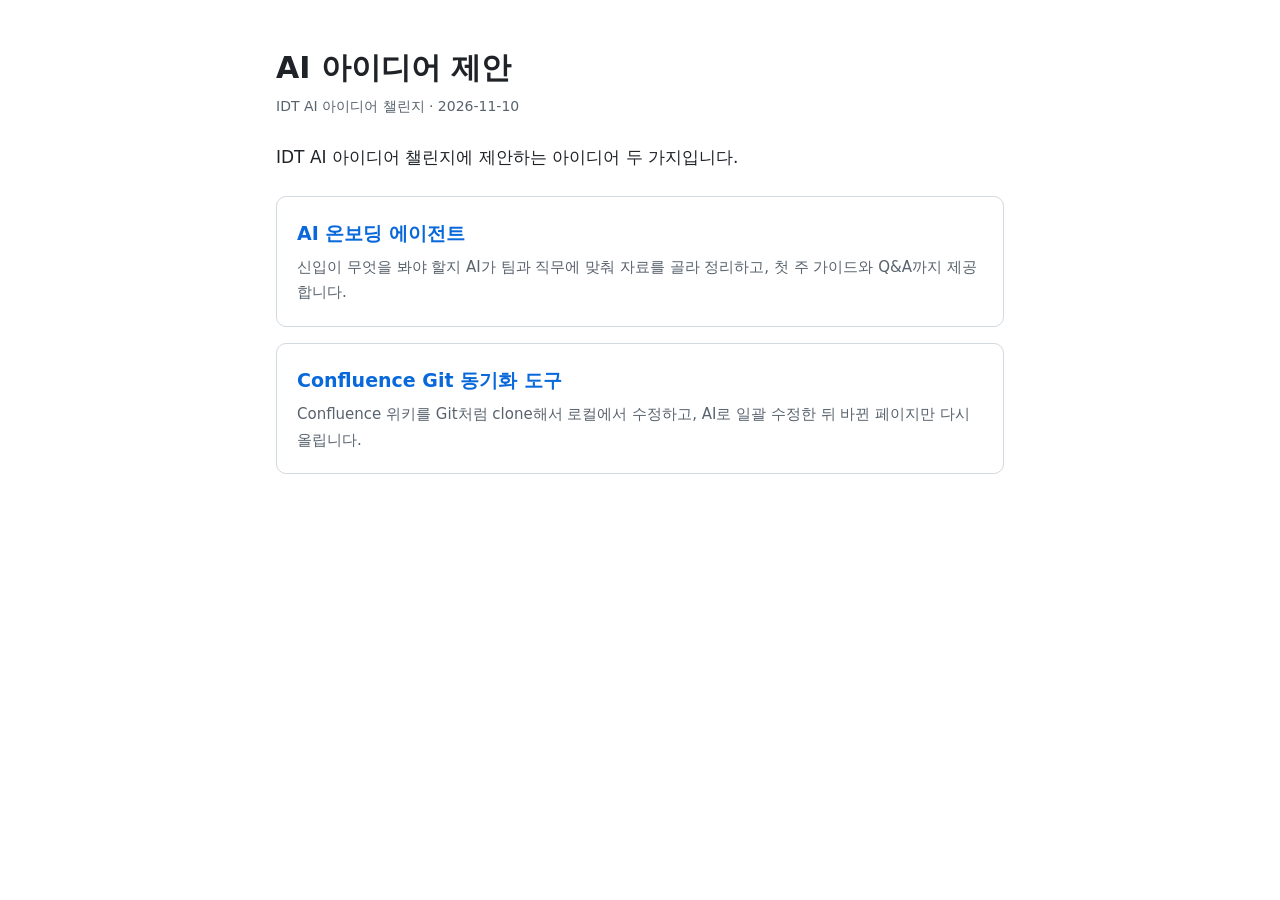
==== index.html @ be01efc2 "AI 아이디어 제안 페이지 추가 Co-Authored-By: Claude Opus 5.5 <noreply@anthropic.com>" ====
<!doctype html>
<html lang="ko">
<head>
<meta charset="utf-8">
<meta name="viewport" content="width=device-width, initial-scale=1">
<title>AI 아이디어 제안</title>
<link rel="stylesheet" href="style.css">
</head>
<body>
<main>
  <h1>AI 아이디어 제안</h1>
  <div class="meta">IDT AI 아이디어 챌린지 · 2026-11-10</div>
  <p class="lead">IDT AI 아이디어 챌린지에 제안하는 아이디어 두 가지입니다.</p>
  <div class="cards">
    <a class="card" href="onboarding.html">
      <h3>AI 온보딩 에이전트</h3>
      <p>신입이 무엇을 봐야 할지 AI가 팀과 직무에 맞춰 자료를 골라 정리하고, 첫 주 가이드와 Q&amp;A까지 제공합니다.</p>
    </a>
    <a class="card" href="wiki-sync.html">
      <h3>Confluence Git 동기화 도구</h3>
      <p>Confluence 위키를 Git처럼 clone해서 로컬에서 수정하고, AI로 일괄 수정한 뒤 바뀐 페이지만 다시 올립니다.</p>
    </a>
  </div>
</main>
</body>
</html>
---- style.css ----
:root {
  --bg: #ffffff;
  --text: #1f2328;
  --muted: #59636e;
  --line: #d1d9e0;
  --soft: #f6f8fa;
  --accent: #0969da;
  --accent-soft: #ddf4ff;
}
@media (prefers-color-scheme: dark) {
  :root {
    --bg: #0d1117;
    --text: #e6edf3;
    --muted: #9198a1;
    --line: #3d444d;
    --soft: #151b23;
    --accent: #4493f8;
    --accent-soft: #12263f;
  }
}
* { box-sizing: border-box; }
body {
  margin: 0;
  background: var(--bg);
  color: var(--text);
  font-family: "Pretendard", "Apple SD Gothic Neo", "Malgun Gothic", system-ui, sans-serif;
  line-height: 1.7;
  font-size: 16px;
}
main { max-width: 760px; margin: 0 auto; padding: 48px 16px 80px; }
a { color: var(--accent); text-decoration: none; }
a:hover { text-decoration: underline; }
h1 { font-size: 30px; line-height: 1.3; margin: 0 0 8px; }
h2 { font-size: 21px; margin: 44px 0 12px; padding-bottom: 6px; border-bottom: 1px solid var(--line); }
.meta { color: var(--muted); font-size: 14px; margin-bottom: 24px; }
.lead { font-size: 17px; }
.back { font-size: 14px; display: inline-block; margin-bottom: 24px; }
.table-wrap { overflow-x: auto; margin: 16px 0; }
table { border-collapse: collapse; width: 100%; font-size: 15px; }
th, td { border: 1px solid var(--line); padding: 8px 12px; text-align: left; vertical-align: top; }
th { background: var(--soft); font-weight: 600; white-space: nowrap; }
tr.ai td:last-child { color: var(--accent); font-weight: 600; }
code { background: var(--soft); border: 1px solid var(--line); border-radius: 4px; padding: 1px 5px; font-size: 14px; font-family: Consolas, "D2Coding", monospace; }
pre { background: var(--soft); border: 1px solid var(--line); border-radius: 8px; padding: 14px 16px; overflow-x: auto; font-size: 14px; line-height: 1.55; }
pre code { background: none; border: 0; padding: 0; }
.callout { background: var(--accent-soft); border-left: 4px solid var(--accent); padding: 12px 16px; border-radius: 6px; font-weight: 600; }
figure { margin: 20px 0; }
figure img { width: 100%; height: auto; border: 1px solid var(--line); border-radius: 8px; background: #fff; }
figcaption { color: var(--muted); font-size: 14px; margin-top: 6px; }
.cards { display: grid; gap: 16px; margin-top: 24px; }
.card { display: block; border: 1px solid var(--line); border-radius: 10px; padding: 20px; color: var(--text); }
.card:hover { border-color: var(--accent); text-decoration: none; }
.card h3 { margin: 0 0 6px; font-size: 19px; color: var(--accent); }
.card p { margin: 0; color: var(--muted); font-size: 15px; }
footer { color: var(--muted); font-size: 13px; margin-top: 56px; }
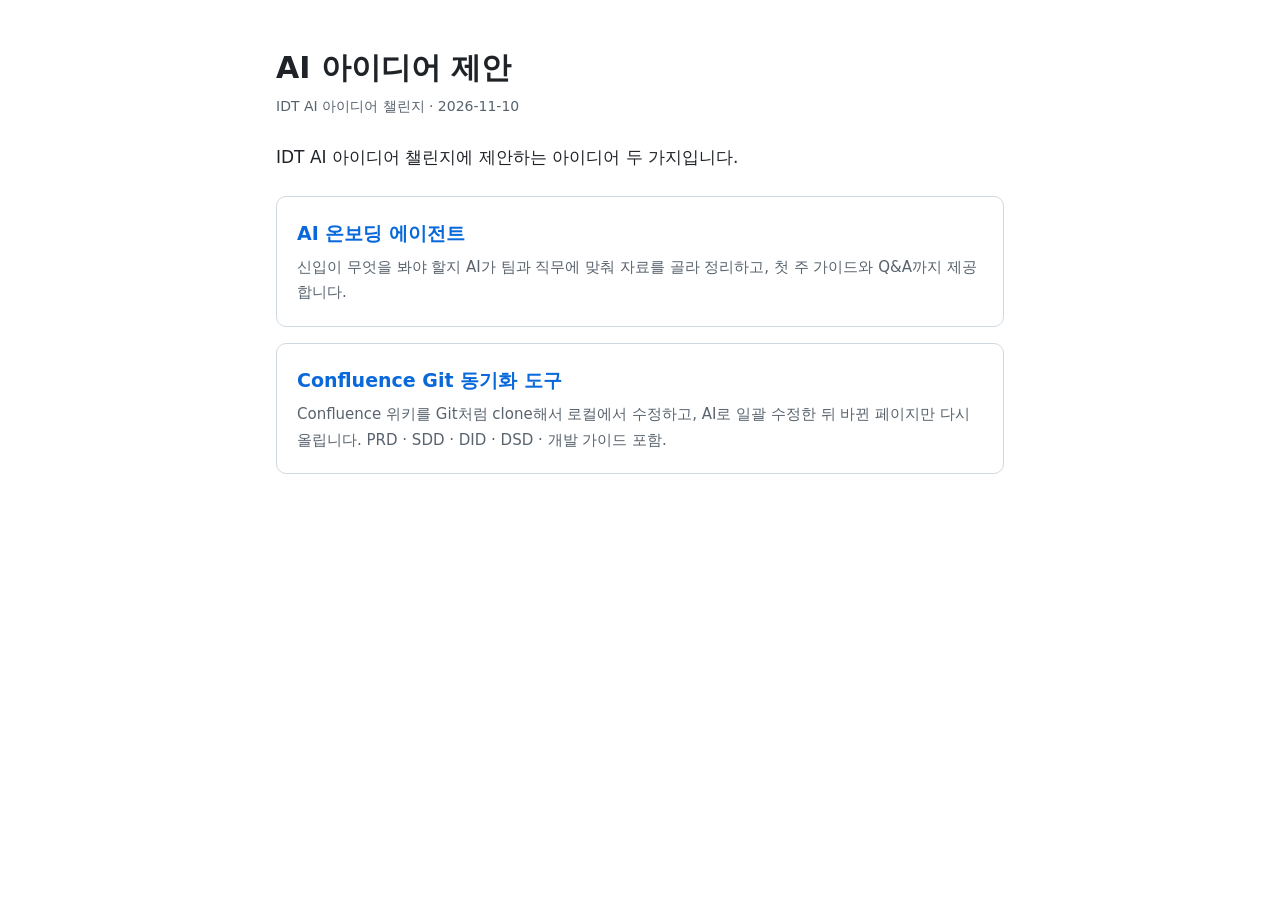
==== commit 015b4562: "Confluence Git 동기화 제안서 상세화 및 PRD·SDD·DID·DSD·개발 가이드 추가 Co-Authored-By: Claude Opus 5.5 <noreply@anth" ====
--- a/index.html
+++ b/index.html
@@ -4,7 +4,7 @@
 <meta charset="utf-8">
 <meta name="viewport" content="width=device-width, initial-scale=1">
 <title>AI 아이디어 제안</title>
-<link rel="stylesheet" href="style.css">
+<link rel="stylesheet" href="style.css?v=3">
 </head>
 <body>
 <main>
@@ -18,7 +18,7 @@
     </a>
     <a class="card" href="wiki-sync.html">
       <h3>Confluence Git 동기화 도구</h3>
-      <p>Confluence 위키를 Git처럼 clone해서 로컬에서 수정하고, AI로 일괄 수정한 뒤 바뀐 페이지만 다시 올립니다.</p>
+      <p>Confluence 위키를 Git처럼 clone해서 로컬에서 수정하고, AI로 일괄 수정한 뒤 바뀐 페이지만 다시 올립니다. PRD · SDD · DID · DSD · 개발 가이드 포함.</p>
     </a>
   </div>
 </main>
--- a/style.css
+++ b/style.css
@@ -53,3 +53,49 @@
 .card h3 { margin: 0 0 6px; font-size: 19px; color: var(--accent); }
 .card p { margin: 0; color: var(--muted); font-size: 15px; }
 footer { color: var(--muted); font-size: 13px; margin-top: 56px; }
+
+/* 발표용 상세 페이지 */
+h3 { font-size: 17px; margin: 28px 0 8px; }
+.toc { background: var(--soft); border: 1px solid var(--line); border-radius: 10px; padding: 16px 20px; margin: 24px 0; }
+.toc strong { display: block; margin-bottom: 6px; }
+.toc ol { margin: 0; padding-left: 20px; columns: 2; column-gap: 32px; font-size: 15px; }
+@media (max-width: 560px) { .toc ol { columns: 1; } }
+.diagram { margin: 20px 0; }
+.diagram svg { width: 100%; height: auto; display: block; }
+.d-text { fill: var(--text); }
+.d-muted { fill: var(--muted); }
+.d-box { fill: none; stroke: var(--muted); stroke-width: 1.25; }
+.d-main { fill: var(--accent-soft); stroke: var(--accent); stroke-width: 2; }
+.d-lane { fill: var(--soft); }
+.d-line { fill: none; stroke: var(--muted); stroke-width: 1.25; }
+.d-head { fill: var(--muted); }
+.step { border: 1px solid var(--line); border-radius: 10px; padding: 16px 20px; margin: 16px 0; }
+.step h3 { margin: 0 0 8px; color: var(--accent); }
+.step dl { display: grid; grid-template-columns: 64px 1fr; gap: 4px 12px; margin: 0; font-size: 15px; }
+.step dt { color: var(--muted); font-weight: 600; }
+.step dd { margin: 0; }
+.mock { border: 1px solid var(--line); border-radius: 10px; overflow: hidden; margin: 16px 0; }
+.mock-bar { background: var(--soft); border-bottom: 1px solid var(--line); padding: 8px 14px; font-size: 13px; color: var(--muted); font-weight: 600; }
+.mock-body { padding: 14px 18px; font-size: 15px; }
+.mock-body ul, .mock-body ol { margin: 6px 0; padding-left: 20px; }
+.chat .q { text-align: right; margin: 8px 0; }
+.chat .q span { display: inline-block; background: var(--accent); color: #fff; border-radius: 14px 14px 2px 14px; padding: 6px 12px; }
+.chat .a { background: var(--soft); border-radius: 14px 14px 14px 2px; padding: 10px 14px; margin: 8px 0; }
+.chat .src { color: var(--muted); font-size: 13px; margin-top: 6px; }
+.note { color: var(--muted); font-size: 14px; }
+.slides { counter-reset: s; list-style: none; padding: 0; }
+.slides li { counter-increment: s; border-left: 3px solid var(--accent); padding: 4px 0 4px 14px; margin: 12px 0; }
+.slides li::before { content: "슬라이드 " counter(s); display: block; color: var(--accent); font-size: 13px; font-weight: 700; }
+.slides .t { font-weight: 700; }
+.slides .say { color: var(--muted); font-size: 15px; }
+details { border: 1px solid var(--line); border-radius: 8px; padding: 10px 14px; margin: 8px 0; }
+summary { font-weight: 600; cursor: pointer; }
+details p { margin: 8px 0 0; }
+
+/* 설계 문서 */
+.docnav { display: flex; flex-wrap: wrap; gap: 6px; margin: 0 0 24px; font-size: 14px; }
+.docnav a { border: 1px solid var(--line); border-radius: 999px; padding: 3px 12px; color: var(--text); }
+.docnav a.on { background: var(--accent); border-color: var(--accent); color: #fff; }
+.docnav a:hover { text-decoration: none; border-color: var(--accent); }
+.docinfo th { width: 120px; }
+td code, li code { white-space: nowrap; }
